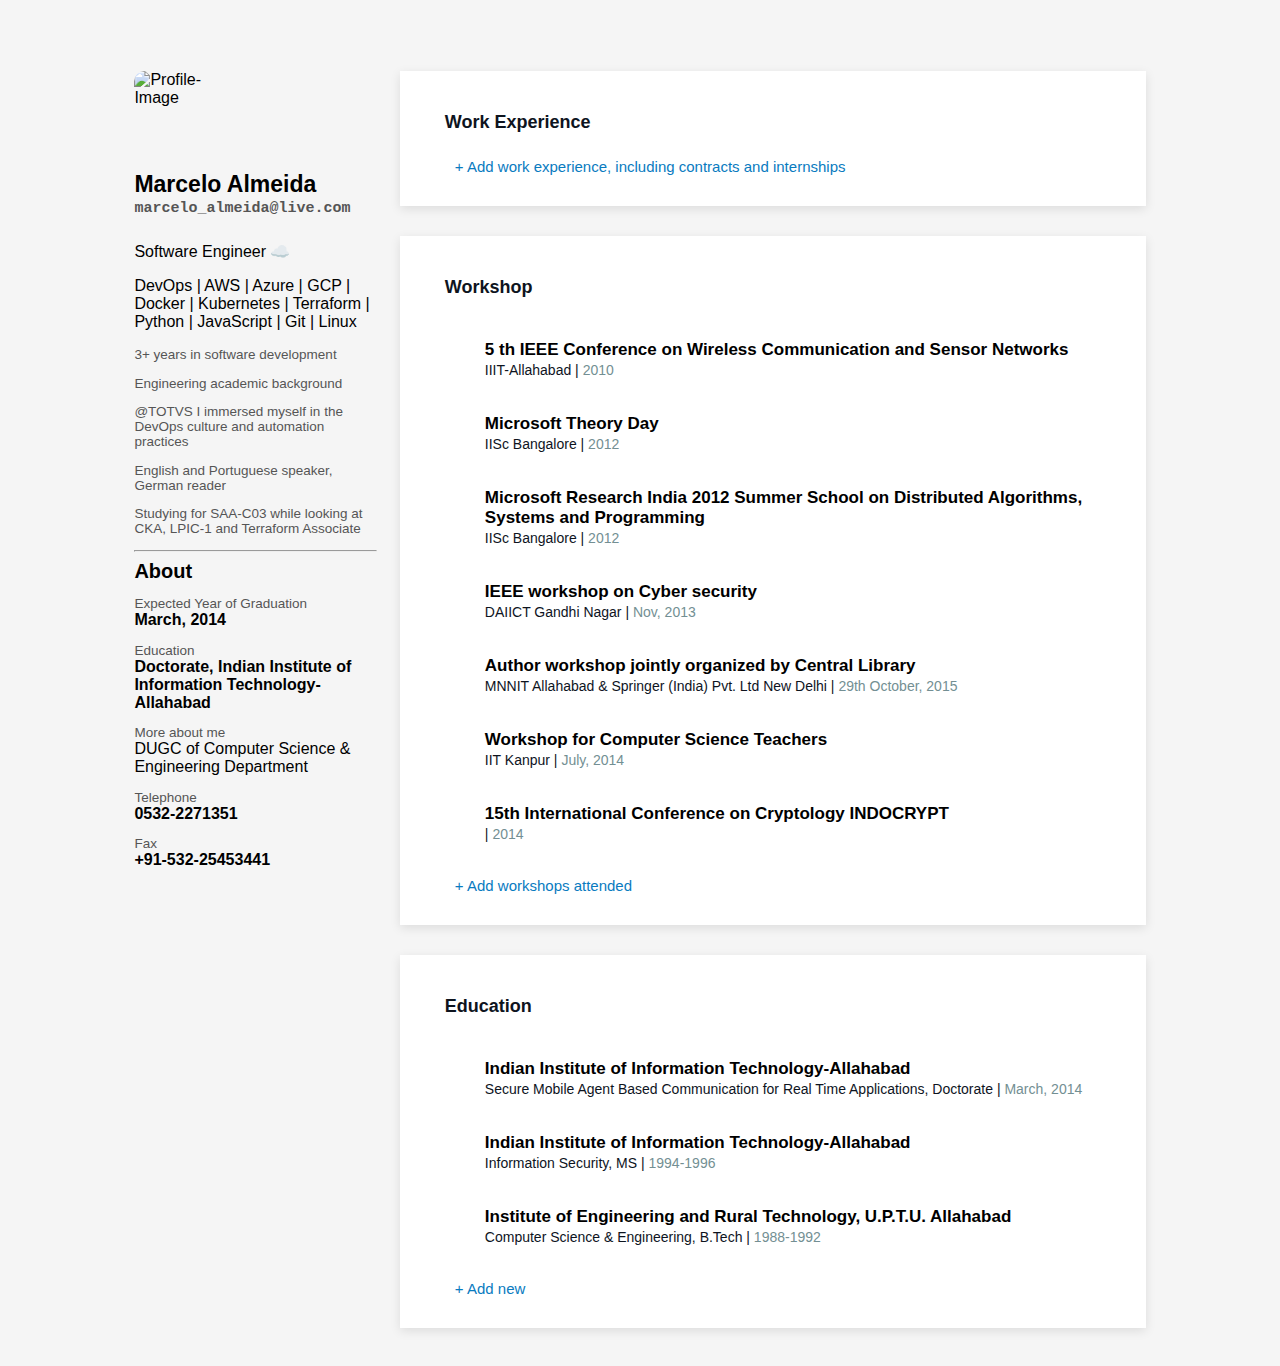
==== index.html @ b0d9b6a9 "Initial commit + headline and quick intro" ====
<!DOCTYPE html>
<html>

<head>
    <link rel="stylesheet" type="text/css" href="styles.css" />
    <title>Marcelo Almeida - SWE</title>
</head>

<body>


    <div id="inner-nav"></div>
    <div id="container">
        <div id="profile">
            <div id="image">
                <img id="profile-photo"
                    src="https://media.licdn.com/dms/image/D4D03AQHdC-IW2cfSaA/profile-displayphoto-shrink_200_200/0/1629721193202?e=1701907200&v=beta&t=Y-MRiEnlY6CbEe21TIvihnCSkXCxN3Tgy3mNpwi-t74"
                    alt="Profile-Image">
                <a href="#"><i class="fas fa-pen stroke-transparent"></i></a>
            </div>
            <p id="name">Marcelo Almeida<br><span id="email">marcelo_almeida@live.com</span></p>
            <p id="designation">Software Engineer ☁️ <br><span id="college"> </span></p>
            <p id="designation">DevOps | AWS | Azure | GCP | Docker | Kubernetes | Terraform | Python | JavaScript |                Git | Linux<br><span id="college"> </span></p>
            <p id="year-graduation">3+ years in software development<br></p>
            <p id="year-graduation">Engineering academic background<br></p>
            <p id="year-graduation">@TOTVS I immersed myself in the DevOps culture and automation practices<br></p>
            <p id="year-graduation">English and Portuguese speaker, German reader<br></p>
            <p id="year-graduation">Studying for SAA-C03 while looking at CKA, LPIC-1 and Terraform Associate<br></p>
            <hr width="100%">
            <div id="about">
                <p style="display:inline;">About</p>
                <a href="#"><i class="fas fa-pen stroke-transparent-blue"></i></a>
            </div>
            <p id="year-graduation">Expected Year of Graduation<br><strong>March, 2014</strong></p>
            <p id="education">Education<br><strong>Doctorate, Indian Institute of Information
                    Technology-Allahabad</strong></p>
            <p id="more-about">More about me<br><span>DUGC of Computer Science & Engineering Department</span></p>
            <p id="telephone">Telephone<br><strong>0532-2271351</strong></p>
            <p id="fax">Fax<br><strong>+91-532-25453441</strong></p>
        </div>
        <div id="info-cards">
            <div class="card">
                <p><i class="fas fa-briefcase stroke-transparent"></i>&nbsp;&nbsp;&nbsp;Work Experience</p>
                <a href="#">+ Add work experience, including contracts and internships</a>
            </div>
            <div class="card">
                <p><i class="fas fa-briefcase stroke-transparent"></i>&nbsp;&nbsp;&nbsp;Workshop</p>
                <ul>
                    <li>
                        <p class="tags">5 th IEEE Conference on Wireless Communication and Sensor
                            Networks<br><span>IIIT-Allahabad | <span>2010</span></span></p>
                        <a class="edit" href="#"><i class="fas fa-pen stroke-transparent-blue"></i></a>
                    </li>
                    <li>
                        <p class="tags">Microsoft Theory Day<br><span>IISc Bangalore | <span>2012</span></span></p>
                        <a class="edit" href="#"><i class="fas fa-pen stroke-transparent-blue"></i></a>
                    </li>
                    <li>
                        <p class="tags">Microsoft Research India 2012 Summer School on Distributed Algorithms, Systems
                            and Programming<br><span>IISc Bangalore | <span>2012</span></span></p>
                        <a class="edit" href="#"><i class="fas fa-pen stroke-transparent-blue"></i></a>
                    </li>
                    <li>
                        <p class="tags">IEEE workshop on Cyber security<br><span>DAIICT Gandhi Nagar | <span>Nov,
                                    2013</span></span></p>
                        <a class="edit" href="#"><i class="fas fa-pen stroke-transparent-blue"></i></a>
                    </li>
                    <li>
                        <p class="tags">Author workshop jointly organized by Central Library<br><span>MNNIT Allahabad &
                                Springer (India) Pvt. Ltd New Delhi | <span>29th October, 2015</span></span></p>
                        <a class="edit" href="#"><i class="fas fa-pen stroke-transparent-blue"></i></a>
                    </li>
                    <li>
                        <p class="tags">Workshop for Computer Science Teachers<br><span>IIT Kanpur | <span>July,
                                    2014</span></span></p>
                        <a class="edit" href="#"><i class="fas fa-pen stroke-transparent-blue"></i></a>
                    </li>
                    <li>
                        <p class="tags">15th International Conference on Cryptology INDOCRYPT<br><span> |
                                <span>2014</span></span></p>
                        <a class="edit" href="#"><i class="fas fa-pen stroke-transparent-blue"></i></a>
                    </li>
                </ul>
                <a href="#">+ Add workshops attended</a>
            </div>
            <div class="card">
                <p><i class="fas fa-graduation-cap stroke-transparent"></i>&nbsp;&nbsp;&nbsp;Education</p>
                <ul>
                    <li>
                        <p class="tags">Indian Institute of Information Technology-Allahabad<br><span>Secure Mobile
                                Agent Based Communication for Real Time Applications, Doctorate | <span>March,
                                    2014</span></span></p>
                        <a class="edit" href="#"><i class="fas fa-pen stroke-transparent-blue"></i></a>
                    </li>
                    <li>
                        <p class="tags">Indian Institute of Information Technology-Allahabad<br><span>Information
                                Security, MS | <span>1994-1996</span></span></p>
                        <a class="edit" href="#"><i class="fas fa-pen stroke-transparent-blue"></i></a>
                    </li>
                    <li>
                        <p class="tags">Institute of Engineering and Rural Technology, U.P.T.U.
                            Allahabad<br><span>Computer Science & Engineering, B.Tech | <span>1988-1992</span></span>
                        </p>
                        <a class="edit" href="#"><i class="fas fa-pen stroke-transparent-blue"></i></a>
                    </li>
                </ul>
                <a href="#">+ Add new</a>
            </div>
        </div>
    </div>

</body>

</html>
---- styles.css ----
html{
    font-family: 'Open Sans',sans-serif;
    background: whitesmoke;
}
a{
    text-decoration: none;
    color: black;
}
hr{
    background: grey;
}
#container{
    position: relative;
    display: flex;
}
#profile{
    flex: 15%;
    display: block;
    position: relative;
    margin: 5% 2% 0 10%;
    width: 100%;
    height: 100%;
}
#info-cards{
    flex: 55%;
    display: block;
    margin-top: 5%;
    margin-right: 10%;
    width: 100%;
    height: 100%;
}
#image{
    position: relative;
    overflow: hidden;
}
#image,#profile-photo{
    position: relative;
    width: 80px;
    height: 80px;
    border-radius: 10px;
}
#image > a{
    position: absolute;
    top:0;
    left:0;
    background: rgba(0,0,0,0.5) !important;
    height: 100%;
    width: 100%;
    display: none;
}
#image > a > i{
    -webkit-text-stroke: 1px #ffffffdd;
    padding: 40%;
}
#image:hover a{
    display: block;
}
#name{
    font-size: 23px !important;
    line-height: 20px !important;
}
#about,.card > ul > li{
    padding: 0 0 0 15px;
    position: relative;
    display: inline-block;
    width: 100%;
}
#about{
    font-size: 20px !important;
    padding: 0 !important;
}
#name, #about > p{
    font-weight: bolder;
    font-family: 'Open Sans', sans-serif;
}
#email{
    font-size: 15px !important;
    font-weight: bold !important;
    font-family: 'Cutive Mono',monospace;
}
#college,#email,#year-graduation,#education,#more-about,#telephone,#fax{
    color: #555;
    font-size: 13.5px;
}
strong,span{
    color: black;
    font-size: 16px;
}
#social-links,#about{
    display: inline-block;
}
#social-links{
    margin-bottom: 12px;
}
#social-links a{
    margin: 0 10px;
}
#edit-intro{
    display: block;
    color:#097bbf;
    font-family: 'Nunito', sans-serif;
}
.fab{
    font-size: 1.1em;
}
.fab,.fas{
    color: whitesmoke;
}
#about > a{
    top: 4px;
    right: 8px;
}
.edit{
    top: 19px;
    right: 10px;
}
#about > a, .edit{
    position: absolute;
    font-size: 15px !important;
}
.stroke-transparent {
 -webkit-text-stroke: 1px #000;
 -webkit-text-fill-color: transparent;
}
.blue{
    color: #097bbf !important;
    font-size: 13px;
}
.stroke-transparent-blue {
 -webkit-text-stroke: 1px #097bbf;
 -webkit-text-fill-color: transparent;
}
.card{
    box-shadow: 0 3px 10px 0 rgba(0,0,0,.1);
    overflow-x: hidden;
    margin-bottom: 30px;
    padding: 15px 30px 30px 30px;
    background-color: #fff;
}
.card > p{
    color: #0e141e;
    font-weight: bolder;
    font-size: 18px;
    line-height: 2;
}
.card > p > i{
    font-size: 18px;
}
.card > a{
    font-weight: 400;
    font-size: 15px;
    margin: 0;
    margin-left: 25px;
    padding: 0;
    border: 0;
    height: auto;
    background: transparent;
    color: #097bbf;
    outline: none;
    cursor: pointer;
}
.card > ul{
    list-style-type: none;
}
.tags{
    font-size: 17px;
    font-weight: bolder;
}
.tags ~ a{
    display: none !important;
}
.tags span{
    font-size: 14px;
    font-weight: normal;
    color: #0e141e;
}
.tags span span{
    color: #738f93;
}
@media screen and (max-width:1090px){
    #profile{
        margin-left: 5%;
    }
}
@media screen and (max-width:850px){
    #container{
        display: block;
    }
    #profile{
        width: 90%;
    }
    .card{
        margin: 0 5%;
        margin-bottom: 30px;
    }
}
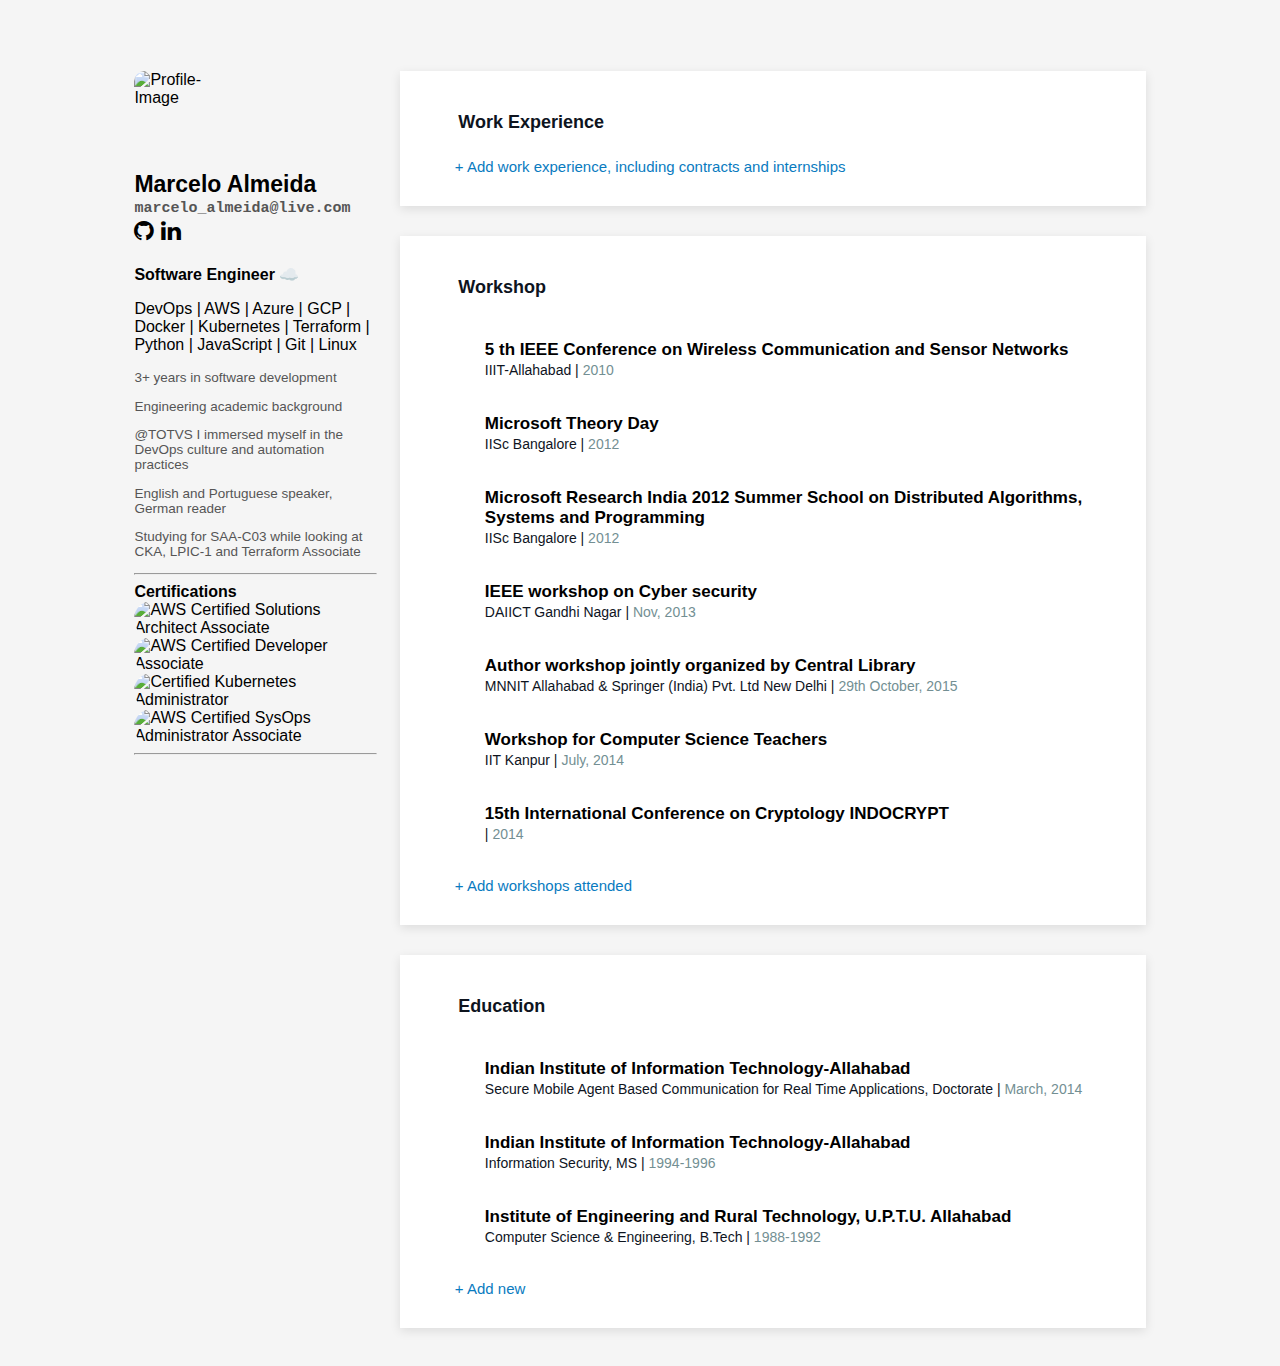
==== commit 8dae9641: "marcelo" ====
--- a/index.html
+++ b/index.html
@@ -3,6 +3,8 @@
 
 <head>
     <link rel="stylesheet" type="text/css" href="styles.css" />
+    <link rel="stylesheet" href="https://cdnjs.cloudflare.com/ajax/libs/font-awesome/4.7.0/css/font-awesome.min.css">
+
     <title>Marcelo Almeida - SWE</title>
 </head>
 
@@ -13,31 +15,73 @@
     <div id="container">
         <div id="profile">
             <div id="image">
+
                 <img id="profile-photo"
                     src="https://media.licdn.com/dms/image/D4D03AQHdC-IW2cfSaA/profile-displayphoto-shrink_200_200/0/1629721193202?e=1701907200&v=beta&t=Y-MRiEnlY6CbEe21TIvihnCSkXCxN3Tgy3mNpwi-t74"
                     alt="Profile-Image">
-                <a href="#"><i class="fas fa-pen stroke-transparent"></i></a>
+
+                
+
+
             </div>
-            <p id="name">Marcelo Almeida<br><span id="email">marcelo_almeida@live.com</span></p>
-            <p id="designation">Software Engineer ☁️ <br><span id="college"> </span></p>
-            <p id="designation">DevOps | AWS | Azure | GCP | Docker | Kubernetes | Terraform | Python | JavaScript |                Git | Linux<br><span id="college"> </span></p>
+
+            <p id="name">Marcelo Almeida<br>
+                <span id="email">marcelo_almeida@live.com</span><br>
+                <a href="https://github.com/mrclalmda" class="fa fa-github"></a>
+                <a href="https://www.linkedin.com/in/marceloalmd/" class="fa fa-linkedin"></a>
+                <br>
+
+
+            </p>
+
+
+            <p id="designation"><b>Software Engineer</b> ☁️ <br><span id="college"> </span></p>
+            <p id="designation">DevOps | AWS | Azure | GCP | Docker | Kubernetes | Terraform | Python | JavaScript | Git
+                | Linux<br><span id="college"> </span></p>
+
             <p id="year-graduation">3+ years in software development<br></p>
             <p id="year-graduation">Engineering academic background<br></p>
             <p id="year-graduation">@TOTVS I immersed myself in the DevOps culture and automation practices<br></p>
             <p id="year-graduation">English and Portuguese speaker, German reader<br></p>
             <p id="year-graduation">Studying for SAA-C03 while looking at CKA, LPIC-1 and Terraform Associate<br></p>
+
             <hr width="100%">
-            <div id="about">
-                <p style="display:inline;">About</p>
-                <a href="#"><i class="fas fa-pen stroke-transparent-blue"></i></a>
+
+            <div id="sidepanel-section-title"><b>Certifications</b><br>
+                <a href="https://www.credly.com/badges/d2dedf25-6c6b-4474-afa8-25d7591576fd" class="link"
+                    target="_blank">
+                    <img id="cert-thumbnail"
+                        src="https://images.credly.com/size/340x340/images/00634f82-b07f-4bbd-a6bb-53de397fc3a6/image.png"
+                        alt="AWS Certified Solutions Architect Associate">
+                </a>
+                <a href="https://www.credly.com/badges/f074592f-bb9b-4f68-8c19-4c49c0e7b7c1" class="link"
+                    target="_blank">
+                    <img id="cert-thumbnail"
+                        src="https://images.credly.com/size/340x340/images/be8fcaeb-c769-4858-b567-ffaaa73ce8cf/image.png"
+                        alt="AWS Certified Developer Associate">
+                </a>
+                <a href="https://www.credly.com/badges/b7b15b5b-2c4d-48c6-852c-c6357d1ee6de" class="link"
+                    target="_blank">
+                    <img id="cert-thumbnail" src="https://fosbosansbach.de/images/FOTOS/1617/cambridge2.jpg"
+                        alt="Certified Kubernetes Administrator">
+                </a>
+                <a href="https://www.credly.com/badges/0397dd4e-0172-4735-9831-f670bd741a12" class="link"
+                    target="_blank">
+                    <img id="cert-thumbnail"
+                        src="https://www.tunecesitasingles.com/wp-content/uploads/2019/03/fce-cambridge-valladolid.png"
+                        alt="AWS Certified SysOps Administrator Associate">
+                </a>
             </div>
-            <p id="year-graduation">Expected Year of Graduation<br><strong>March, 2014</strong></p>
-            <p id="education">Education<br><strong>Doctorate, Indian Institute of Information
-                    Technology-Allahabad</strong></p>
-            <p id="more-about">More about me<br><span>DUGC of Computer Science & Engineering Department</span></p>
-            <p id="telephone">Telephone<br><strong>0532-2271351</strong></p>
-            <p id="fax">Fax<br><strong>+91-532-25453441</strong></p>
+
+            <hr width="100%">
+
+
+
+
+
+
         </div>
+
         <div id="info-cards">
             <div class="card">
                 <p><i class="fas fa-briefcase stroke-transparent"></i>&nbsp;&nbsp;&nbsp;Work Experience</p>
@@ -107,6 +151,7 @@
                 <a href="#">+ Add new</a>
             </div>
         </div>
+
     </div>
 
 </body>
--- a/styles.css
+++ b/styles.css
@@ -160,6 +160,11 @@
     outline: none;
     cursor: pointer;
 }
+#cert-thumbnail {
+    position: relative;
+    width: 100px;
+    border-radius: 20px;
+  }
 .card > ul{
     list-style-type: none;
 }
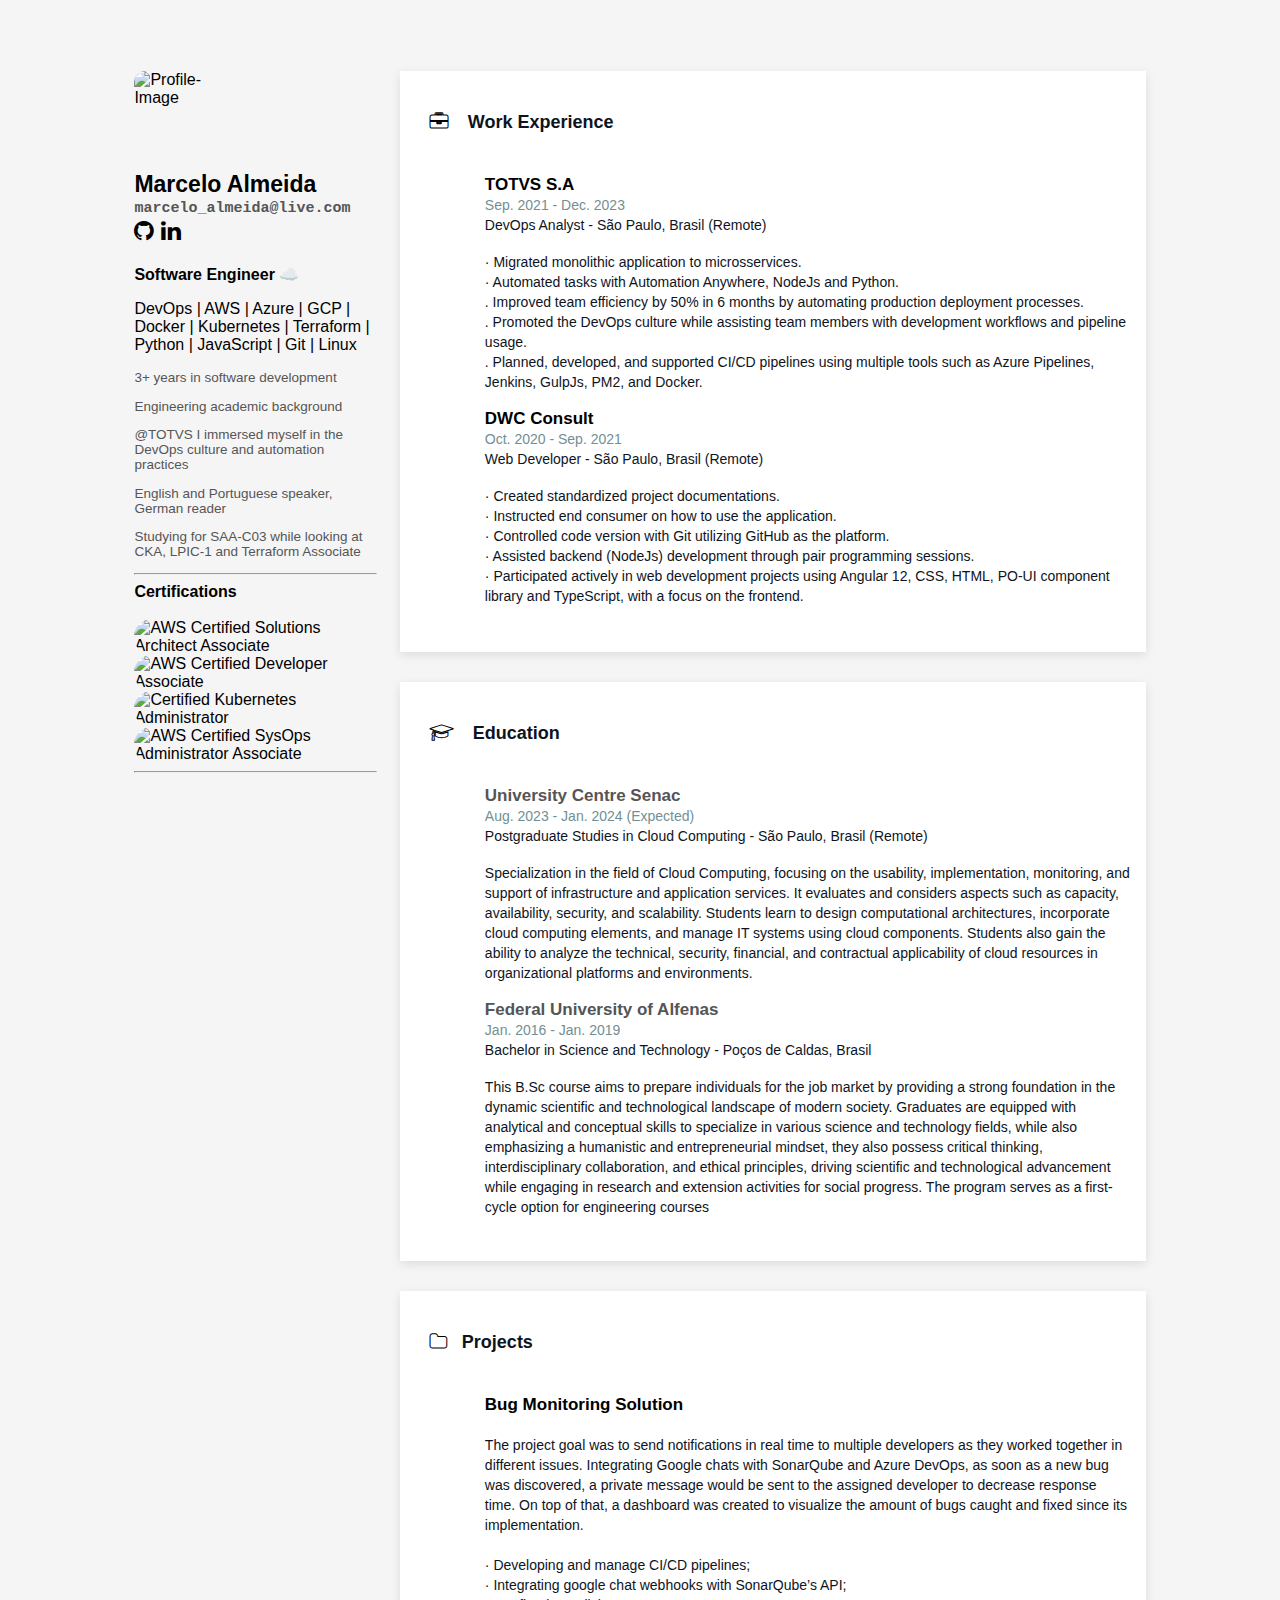
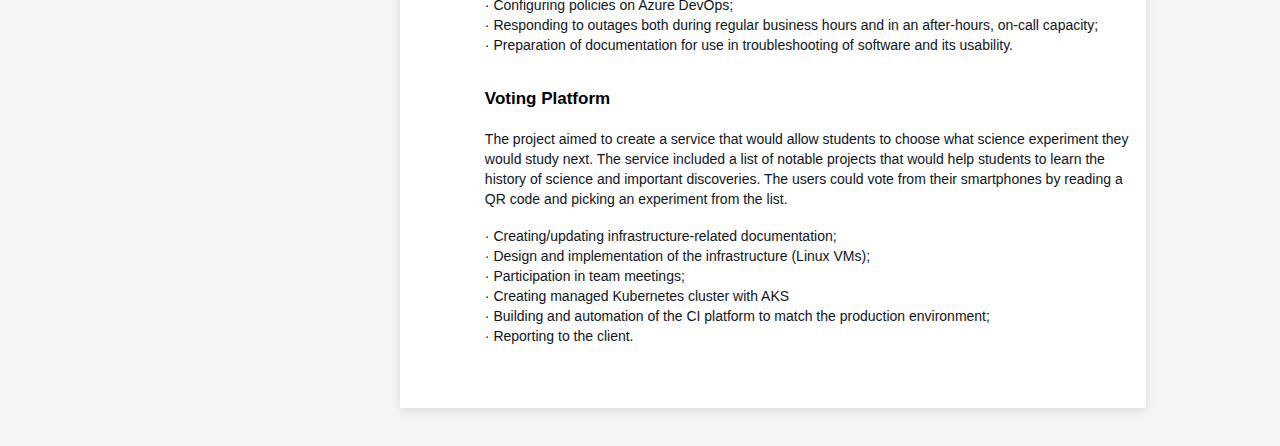
==== commit e8bd0a0c: "Main resume information" ====
--- a/index.html
+++ b/index.html
@@ -10,17 +10,16 @@
 
 <body>
 
-
-    <div id="inner-nav"></div>
     <div id="container">
-        <div id="profile">
+        
+        <div id="profile" class="side-bar">
             <div id="image">
 
                 <img id="profile-photo"
                     src="https://media.licdn.com/dms/image/D4D03AQHdC-IW2cfSaA/profile-displayphoto-shrink_200_200/0/1629721193202?e=1701907200&v=beta&t=Y-MRiEnlY6CbEe21TIvihnCSkXCxN3Tgy3mNpwi-t74"
                     alt="Profile-Image">
 
-                
+
 
 
             </div>
@@ -47,7 +46,7 @@
 
             <hr width="100%">
 
-            <div id="sidepanel-section-title"><b>Certifications</b><br>
+            <div id="sidepanel-section-title"><b>Certifications</b><br><br>
                 <a href="https://www.credly.com/badges/d2dedf25-6c6b-4474-afa8-25d7591576fd" class="link"
                     target="_blank">
                     <img id="cert-thumbnail"
@@ -75,81 +74,225 @@
 
             <hr width="100%">
 
-
-
-
-
-
         </div>
 
-        <div id="info-cards">
-            <div class="card">
-                <p><i class="fas fa-briefcase stroke-transparent"></i>&nbsp;&nbsp;&nbsp;Work Experience</p>
-                <a href="#">+ Add work experience, including contracts and internships</a>
-            </div>
-            <div class="card">
-                <p><i class="fas fa-briefcase stroke-transparent"></i>&nbsp;&nbsp;&nbsp;Workshop</p>
+        <div id="info-cards" class="main-resume">
+            <div class="card" id="workxp">
+                <p>
+                    <i class="fa fa-briefcase stroke-transparent">
+                    </i>
+                    &nbsp;&nbsp;&nbsp;Work Experience
+                </p>
                 <ul>
                     <li>
-                        <p class="tags">5 th IEEE Conference on Wireless Communication and Sensor
-                            Networks<br><span>IIIT-Allahabad | <span>2010</span></span></p>
-                        <a class="edit" href="#"><i class="fas fa-pen stroke-transparent-blue"></i></a>
-                    </li>
+                        <p class="tags" id="position-details">
+                            TOTVS S.A
+                            <span>
+                                <br>
+                                <span>
+                                    Sep. 2021 - Dec.
+                                    2023
+                                </span>
+                            </span>
+
+                            <br>
+
+                            <span>
+                                DevOps Analyst - São Paulo, Brasil (Remote)
+                            </span>
+                        </p>
+
+                        <div class="tags" id="main-task">
+
+                            <span>· Migrated monolithic application to microsservices.</span>
+                            <br>
+                            <span>· Automated tasks with Automation Anywhere, NodeJs and Python.
+                            </span>
+                            <br>
+                            <span>. Improved team efficiency by 50% in 6 months by automating production deployment
+                                processes.</span><br>
+                            <span>. Promoted the DevOps culture while assisting team members with development workflows
+                                and pipeline usage.</span><br>
+                            <span>. Planned, developed, and supported CI/CD pipelines using multiple tools such as Azure
+                                Pipelines, Jenkins, GulpJs, PM2, and Docker.</span>
+                            <br>
+                        </div>
+                    </li>
+
+
                     <li>
-                        <p class="tags">Microsoft Theory Day<br><span>IISc Bangalore | <span>2012</span></span></p>
-                        <a class="edit" href="#"><i class="fas fa-pen stroke-transparent-blue"></i></a>
-                    </li>
-                    <li>
-                        <p class="tags">Microsoft Research India 2012 Summer School on Distributed Algorithms, Systems
-                            and Programming<br><span>IISc Bangalore | <span>2012</span></span></p>
-                        <a class="edit" href="#"><i class="fas fa-pen stroke-transparent-blue"></i></a>
-                    </li>
-                    <li>
-                        <p class="tags">IEEE workshop on Cyber security<br><span>DAIICT Gandhi Nagar | <span>Nov,
-                                    2013</span></span></p>
-                        <a class="edit" href="#"><i class="fas fa-pen stroke-transparent-blue"></i></a>
-                    </li>
-                    <li>
-                        <p class="tags">Author workshop jointly organized by Central Library<br><span>MNNIT Allahabad &
-                                Springer (India) Pvt. Ltd New Delhi | <span>29th October, 2015</span></span></p>
-                        <a class="edit" href="#"><i class="fas fa-pen stroke-transparent-blue"></i></a>
-                    </li>
-                    <li>
-                        <p class="tags">Workshop for Computer Science Teachers<br><span>IIT Kanpur | <span>July,
-                                    2014</span></span></p>
-                        <a class="edit" href="#"><i class="fas fa-pen stroke-transparent-blue"></i></a>
-                    </li>
-                    <li>
-                        <p class="tags">15th International Conference on Cryptology INDOCRYPT<br><span> |
-                                <span>2014</span></span></p>
-                        <a class="edit" href="#"><i class="fas fa-pen stroke-transparent-blue"></i></a>
+                        <p class="tags">DWC Consult<span>
+                                <br>
+                                <span>
+                                    Oct. 2020 - Sep.
+                                    2021
+                                </span>
+                            </span>
+
+                            <br>
+
+                            <span>
+                                Web Developer - São Paulo, Brasil (Remote)
+                            </span>
+                        </p>
+                        <div class="tags" id="main-task">
+
+                            <span>· Created standardized project documentations.</span>
+                            <br>
+                            <span>· Instructed end consumer on how to use the application.
+                            </span>
+                            <br>
+                            <span>· Controlled code version with Git utilizing GitHub as the platform.</span><br>
+                            <span>· Assisted backend (NodeJs) development through pair programming sessions.</span><br>
+                            <span>· Participated actively in web development projects using Angular 12, CSS, HTML, PO-UI
+                                component library and TypeScript, with a focus on the frontend.</span>
+                        </div>
                     </li>
                 </ul>
-                <a href="#">+ Add workshops attended</a>
-            </div>
-            <div class="card">
-                <p><i class="fas fa-graduation-cap stroke-transparent"></i>&nbsp;&nbsp;&nbsp;Education</p>
+            </div>
+
+            <div class="card" id="education">
+                <p>
+                    <i class="fa fa-graduation-cap stroke-transparent">
+                    </i>
+                    &nbsp;&nbsp;&nbsp;Education
+                </p>
+
                 <ul>
                     <li>
-                        <p class="tags">Indian Institute of Information Technology-Allahabad<br><span>Secure Mobile
-                                Agent Based Communication for Real Time Applications, Doctorate | <span>March,
-                                    2014</span></span></p>
-                        <a class="edit" href="#"><i class="fas fa-pen stroke-transparent-blue"></i></a>
+                        <p class="tags" id="position-details">
+University Centre Senac                          <span>
+                                <br>
+                                <span>
+                                    Aug. 2023 - Jan.
+                                    2024 (Expected)
+                                </span>
+                            </span>
+
+                            <br>
+
+                            <span>
+                                Postgraduate Studies in Cloud Computing - São Paulo, Brasil (Remote)
+                            </span>
+                        </p>
+
+                        <div class="tags" id="course-details">
+
+                            <span>Specialization in the field of Cloud Computing, focusing on the usability, implementation,
+                                monitoring, and support of infrastructure and application services. It evaluates and considers
+                                aspects such as capacity, availability, security, and scalability. Students learn to design
+                                computational architectures, incorporate cloud computing elements, and manage IT systems
+                                using cloud components. Students also gain the ability to analyze the technical, security,
+                                financial, and contractual applicability of cloud resources in organizational platforms and
+                                environments.
+                            </span>
+                            <br>
+                        </div>
                     </li>
                     <li>
-                        <p class="tags">Indian Institute of Information Technology-Allahabad<br><span>Information
-                                Security, MS | <span>1994-1996</span></span></p>
-                        <a class="edit" href="#"><i class="fas fa-pen stroke-transparent-blue"></i></a>
-                    </li>
-                    <li>
-                        <p class="tags">Institute of Engineering and Rural Technology, U.P.T.U.
-                            Allahabad<br><span>Computer Science & Engineering, B.Tech | <span>1988-1992</span></span>
-                        </p>
-                        <a class="edit" href="#"><i class="fas fa-pen stroke-transparent-blue"></i></a>
-                    </li>
+                        <p class="tags" id="position-details">
+Federal University of Alfenas                            <span>
+                                <br>
+                                <span>
+                                    Jan. 2016 - Jan.
+                                    2019
+                                </span>
+                            </span>
+
+                            <br>
+
+                            <span>
+                                Bachelor in Science and Technology - Poços de Caldas, Brasil
+                            </span>
+                        </p>
+
+                        <div class="tags" id="course-details">
+
+                            <span>This B.Sc course aims to prepare individuals for the job market by providing a strong foundation
+                                in the dynamic scientific and technological landscape of modern society. Graduates are
+                                equipped with analytical and conceptual skills to specialize in various science and technology
+                                fields, while also emphasizing a humanistic and entrepreneurial mindset, they also possess
+                                critical thinking, interdisciplinary collaboration, and ethical principles, driving scientific and
+                                technological advancement while engaging in research and extension activities for social
+                                progress. The program serves as a first-cycle option for engineering courses</span>
+                            <br>
+                        </div>
+                    </li>
+                    
                 </ul>
-                <a href="#">+ Add new</a>
-            </div>
+
+            </div>
+
+            <div class="card" id="project">
+                <p><i class="fa fa-folder stroke-transparent"></i>&nbsp;&nbsp;&nbsp;Projects</p>
+                <ul>
+                    <li id="bug-monitoring-solution">
+                        <p class="tags">Bug Monitoring Solution
+                            <br>
+                            <br>
+                            <span>The project goal was to send notifications in real time to multiple developers as they
+                                worked
+                                together in different issues. Integrating Google chats with SonarQube and Azure DevOps,
+                                as
+                                soon as a new bug was discovered, a private message would be sent to the assigned
+                                developer to decrease response time. On top of that, a dashboard was created to
+                                visualize the
+                                amount of bugs caught and fixed since its implementation.
+
+                            </span>
+                            <br>
+                            <br>
+                            <span>· Developing and manage CI/CD pipelines;</span>
+                            <br>
+                            <span>· Integrating google chat webhooks with SonarQube’s API;
+
+                            </span>
+                            <br>
+                            <span>· Configuring policies on Azure DevOps;</span><br>
+                            <span>· Responding to outages both during regular business hours and in an after-hours,
+                                on-call
+                                capacity;</span><br>
+                            <span>· Preparation of documentation for use in troubleshooting of software and its
+                                usability.</span>
+                        </p>
+
+                    </li>
+
+
+                    <li id="voting-platform">
+                        <p class="tags">Voting Platform
+                            <br>
+                            <br>
+                            <span>The project aimed to create a service that would allow students to choose what science
+                                experiment they would study next. The service included a list of notable projects that
+                                would
+                                help students to learn the history of science and important discoveries. The users could
+                                vote
+                                from their smartphones by reading a QR code and picking an experiment from the list.
+
+                            </span>
+                            <br>
+                        <div class="tags" id="main-task">
+      
+                            <span>· Creating/updating infrastructure-related documentation;</span>
+                            <br>
+                            <span>· Design and implementation of the infrastructure (Linux VMs);
+                            </span>
+                            <br>
+                            <span>· Participation in team meetings;</span><br>
+                            <span>· Creating managed Kubernetes cluster with AKS</span><br>
+                            <span>· Building and automation of the CI platform to match the production
+                                environment;</span>
+                            <br>
+                            <span>· Reporting to the client.</span>
+                        </div>
+                        </p>
+                    </li>
+                </ul>
+
+            </div>
+
+            
         </div>
 
     </div>
